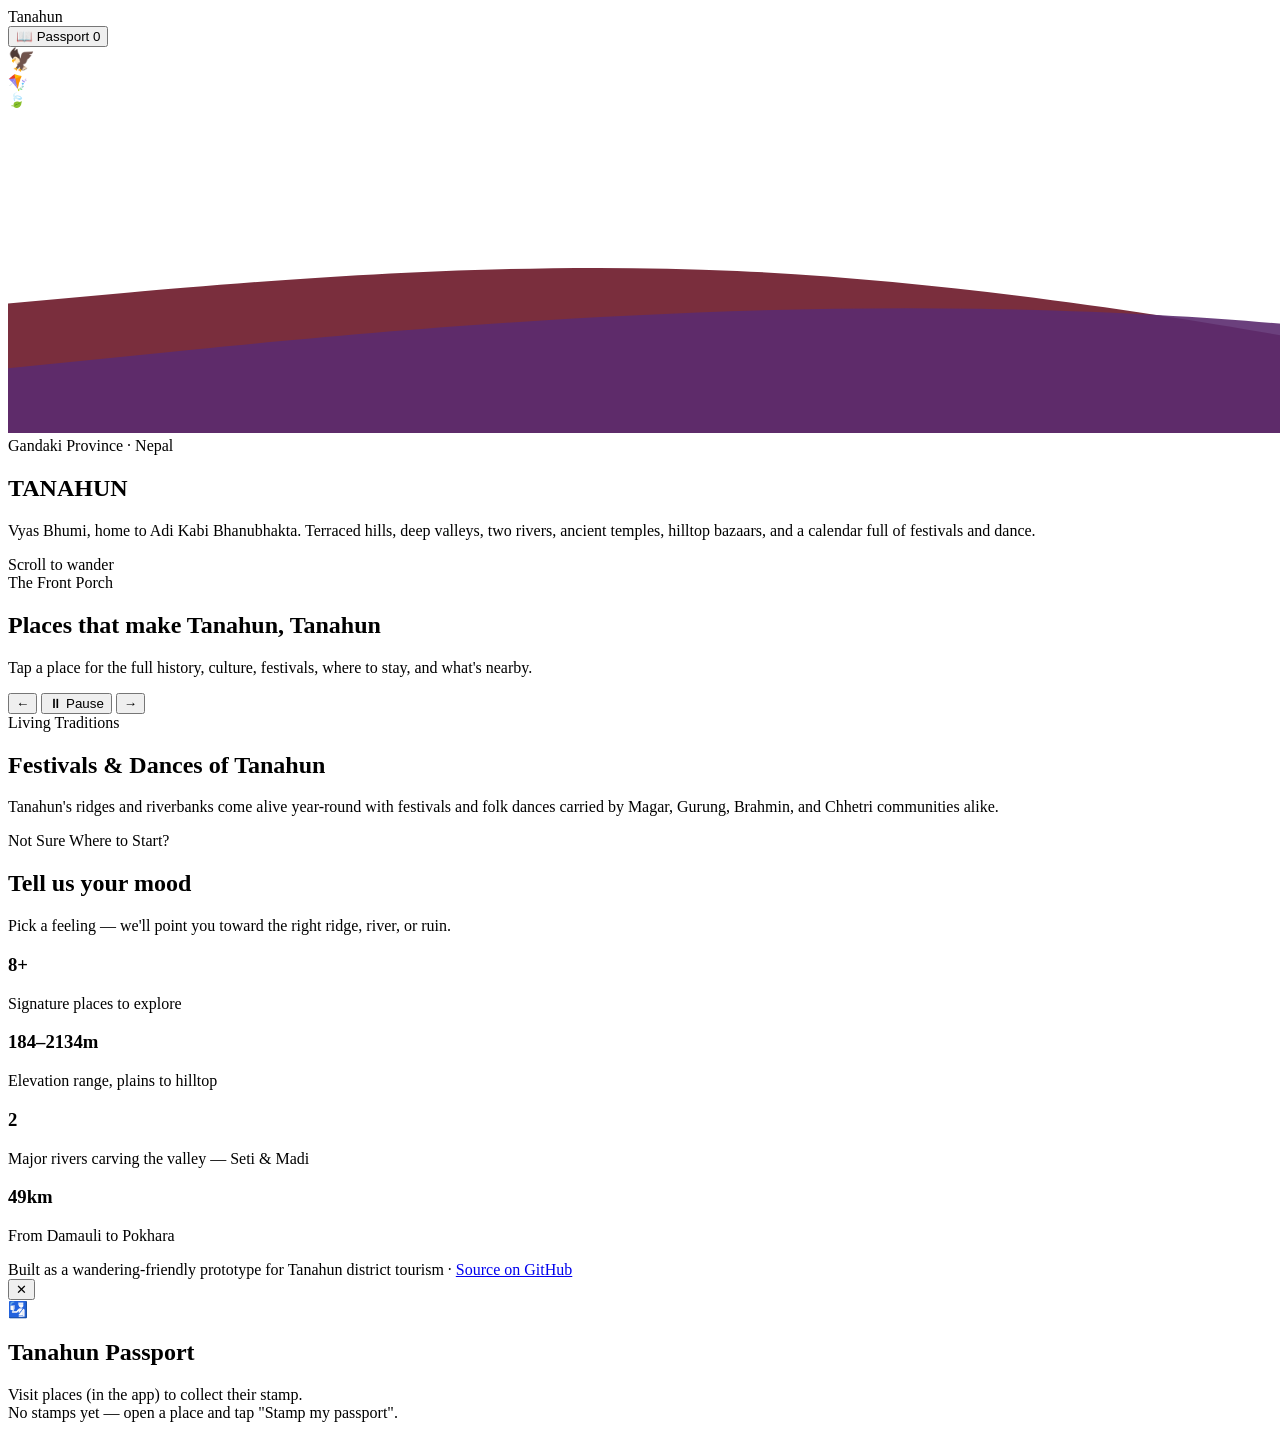
==== index.html @ 342a0618 "Refactor: Split HTML into separate files with improved accessibility, SEO, and structure" ====
<!DOCTYPE html>
<html lang="en">
<head>
  <meta charset="UTF-8">
  <meta name="viewport" content="width=device-width, initial-scale=1.0">
  <meta name="description" content="Explore Tanahun, Nepal — hilltop heritage towns, sacred river confluences, mountain views, festivals, and adventure between the Seti and Madi rivers in Gandaki Province.">
  <meta name="theme-color" content="#B3202A">
  <meta name="author" content="Tanahun Tourism">
  
  <!-- Open Graph / Social Sharing -->
  <meta property="og:type" content="website">
  <meta property="og:url" content="https://tanahun-explore.local/">
  <meta property="og:title" content="Tanahun - Wander the Hills Between the Rivers">
  <meta property="og:description" content="Discover heritage, culture, festivals, and adventure in Tanahun, Gandaki Province, Nepal.">
  <meta property="og:image" content="https://via.placeholder.com/1200x630?text=Tanahun+District">
  
  <!-- Twitter Card -->
  <meta name="twitter:card" content="summary_large_image">
  <meta name="twitter:title" content="Tanahun - Wander the Hills Between the Rivers">
  <meta name="twitter:description" content="Explore heritage sites, festivals, and natural beauty in Tanahun, Nepal.">
  <meta name="twitter:image" content="https://via.placeholder.com/1200x630?text=Tanahun+District">
  
  <!-- Favicon -->
  <link rel="icon" type="image/svg+xml" href="data:image/svg+xml,<svg xmlns='http://www.w3.org/2000/svg' viewBox='0 0 100 100'><text y='75' font-size='75' fill='%23B3202A'>🏔️</text></svg>">
  
  <!-- Preconnect to fonts -->
  <link rel="preconnect" href="https://fonts.googleapis.com">
  <link rel="preconnect" href="https://fonts.gstatic.com" crossorigin>
  <link href="https://fonts.googleapis.com/css2?family=Baloo+2:wght@500;600;700;800&family=Poppins:wght@400;500;600;700;800&family=Caveat:wght@700&display=swap" rel="stylesheet">
  
  <!-- Styles -->
  <link rel="stylesheet" href="styles.css">
  
  <title>Tanahun - Wander the Hills Between the Rivers</title>
</head>

<body>

<!-- Navigation Bar -->
<div class="topbar" id="topbar" role="navigation" aria-label="Main navigation">
  <div class="logo">
    <span aria-label="Tanahun">Tanahun</span>
  </div>
  <button class="passport-btn" id="openPassport" aria-label="Open Tanahun Passport (View visited places)">
    📖 Passport <span class="passport-count" id="passportCount" aria-live="polite">0</span>
  </button>
</div>

<!-- Hero Section -->
<section class="hero" aria-label="Hero section">
  <div class="hero-bg"></div>
  <div class="bunting" id="bunting" aria-hidden="true"></div>
  <div class="drift" style="top:18%; font-size:22px; animation-duration:10s;" aria-hidden="true">🦅</div>
  <div class="drift" style="top:30%; font-size:16px; animation-duration:15s; animation-delay:1s;" aria-hidden="true">🪁</div>
  <div class="drift" style="top:45%; font-size:14px; animation-duration:15s; animation-delay:1s;" aria-hidden="true">🍃</div>
  
  <svg class="hills" viewBox="0 0 1440 320" preserveAspectRatio="none" style="height:36vh;" aria-hidden="true">
    <path fill="#7a2e3d" d="M0,192L120,181.3C240,171,480,149,720,160C960,171,1200,213,1320,234.7L1440,256L1440,320L0,320Z"></path>
    <path fill="#5B2C6F" d="M0,256L160,240C320,224,640,192,960,197.3C1280,203,1440,235,1440,235L1440,320L0,320Z" opacity="0.9"></path>
  </svg>
  
  <div class="hero-overlay"></div>
  
  <div class="hero-content">
    <div class="eyebrow">Gandaki Province · Nepal</div>
    <h1>TANAHUN</h1>
    <p class="tagline">Vyas Bhumi, home to Adi Kabi Bhanubhakta. Terraced hills, deep valleys, two rivers, ancient temples, hilltop bazaars, and a calendar full of festivals and dance.</p>
  </div>
  
  <div class="scroll-cue" aria-label="Scroll down to explore">
    <span>Scroll to wander</span>
    <div class="line"></div>
  </div>
</section>

<!-- Places Carousel Section -->
<section class="section" id="places" aria-label="Featured Places">
  <div class="section-head">
    <div class="kicker">The Front Porch</div>
    <h2>Places that make Tanahun, Tanahun</h2>
    <p>Tap a place for the full history, culture, festivals, where to stay, and what's nearby.</p>
  </div>
  
  <div class="carousel-wrap" id="carouselWrap" role="region" aria-label="Place carousel">
    <div class="carousel-track" id="carousel" role="list"></div>
  </div>
  
  <div class="carousel-controls">
    <button id="prevBtn" aria-label="Previous place">←</button>
    <button class="play-pill" id="playPause" aria-label="Toggle carousel autoplay">⏸ Pause</button>
    <button id="nextBtn" aria-label="Next place">→</button>
  </div>
</section>

<!-- Culture & Festivals Section -->
<section class="culture-band" aria-label="Festivals and Dances">
  <div class="section-head">
    <div class="kicker">Living Traditions</div>
    <h2>Festivals &amp; Dances of Tanahun</h2>
    <p>Tanahun's ridges and riverbanks come alive year-round with festivals and folk dances carried by Magar, Gurung, Brahmin, and Chhetri communities alike.</p>
  </div>
  <div class="culture-grid" id="cultureGrid" role="list"></div>
</section>

<!-- Mood Filter Section -->
<section class="section" id="mood" aria-label="Find places by mood">
  <div class="section-head">
    <div class="kicker">Not Sure Where to Start?</div>
    <h2>Tell us your mood</h2>
    <p>Pick a feeling — we'll point you toward the right ridge, river, or ruin.</p>
  </div>
  <div class="mood-row" id="moodRow" role="group" aria-label="Mood selection"></div>
  <div id="moodResult" role="region" aria-live="polite" aria-label="Mood results"></div>
</section>

<!-- Info Strip -->
<div class="info-strip" aria-label="Tanahun statistics">
  <div class="stat">
    <h3>8+</h3>
    <p>Signature places to explore</p>
  </div>
  <div class="stat">
    <h3>184–2134m</h3>
    <p>Elevation range, plains to hilltop</p>
  </div>
  <div class="stat">
    <h3>2</h3>
    <p>Major rivers carving the valley — Seti &amp; Madi</p>
  </div>
  <div class="stat">
    <h3>49km</h3>
    <p>From Damauli to Pokhara</p>
  </div>
</div>

<!-- Footer -->
<footer>
  Built as a wandering-friendly prototype for Tanahun district tourism · 
  <a href="#" title="View on GitHub">Source on GitHub</a>
</footer>

<!-- Modal / Place Detail -->
<div class="modal-backdrop" id="modalBackdrop" role="presentation">
  <div class="modal" id="modalContent" role="dialog" aria-modal="true" aria-labelledby="modalTitle"></div>
</div>

<!-- Passport Modal -->
<div class="passport-backdrop" id="passportBackdrop" role="presentation">
  <div class="passport-book" role="dialog" aria-modal="true" aria-labelledby="passportTitle">
    <button class="modal-close" id="closePassport" aria-label="Close passport">✕</button>
    <div class="passport-title">
      <span class="mark" aria-hidden="true">🛂</span>
      <h2 id="passportTitle">Tanahun Passport</h2>
    </div>
    <div class="passport-sub" id="passportSub">Visit places (in the app) to collect their stamp.</div>
    <div class="passport-progress" aria-label="Progress">
      <div class="passport-progress-fill" id="progressFill" role="progressbar" aria-valuemin="0" aria-valuemax="100" aria-valuenow="0"></div>
    </div>
    <div class="stamp-grid" id="stampGrid" role="list"></div>
    <div class="passport-empty-note" id="passportNote">No stamps yet — open a place and tap "Stamp my passport".</div>
  </div>
</div>

<!-- Scripts -->
<script src="data.js"></script>
<script src="script.js"></script>

<!-- Structured Data (JSON-LD) -->
<script type="application/ld+json">
{
  "@context": "https://schema.org",
  "@type": "TouristDestination",
  "name": "Tanahun District",
  "description": "Explore heritage, culture, festivals, and adventure in Tanahun, Gandaki Province, Nepal.",
  "address": {
    "@type": "PostalAddress",
    "addressCountry": "NP",
    "addressRegion": "Gandaki Province",
    "addressLocality": "Tanahun"
  },
  "geo": {
    "@type": "GeoShape",
    "box": "27.97 84.27 28.25 85.04"
  },
  "url": "https://tanahun-explore.local/",
  "image": "https://via.placeholder.com/1200x630?text=Tanahun+District"
}
</script>

</body>
</html>
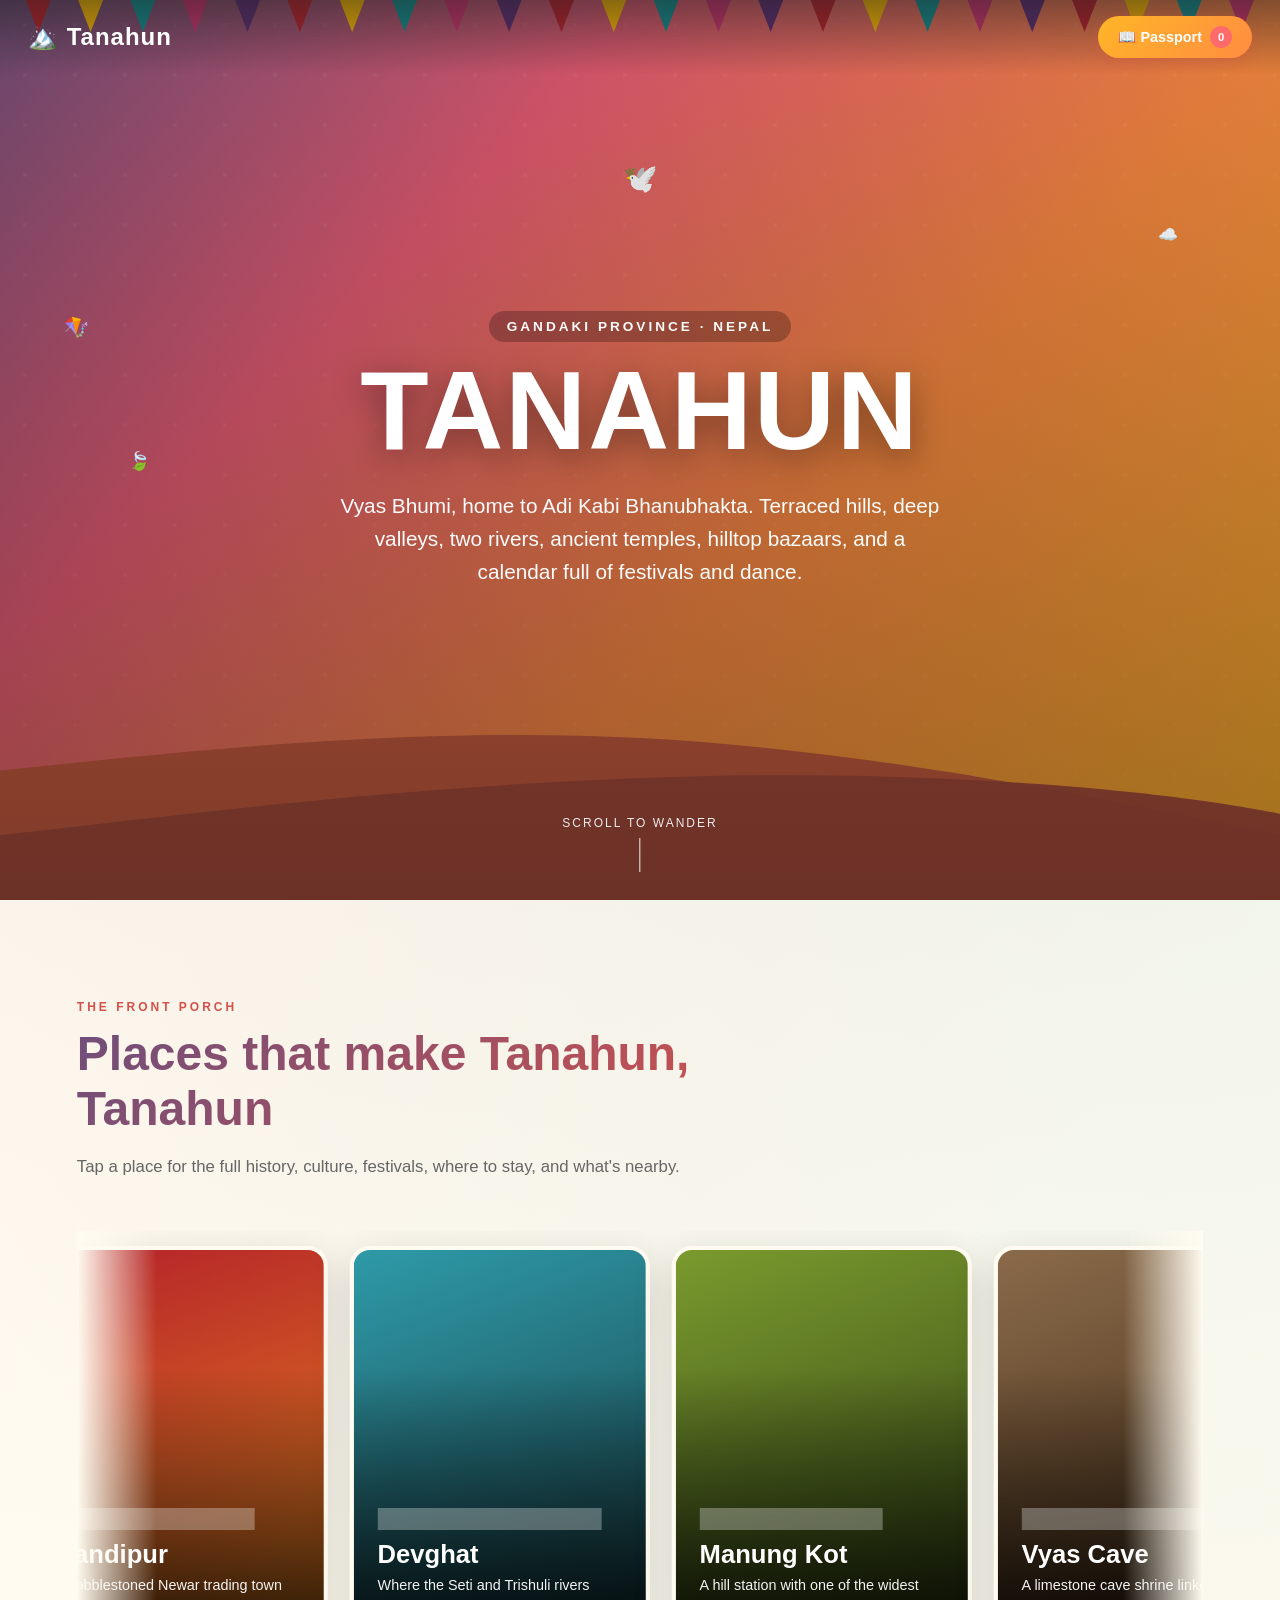
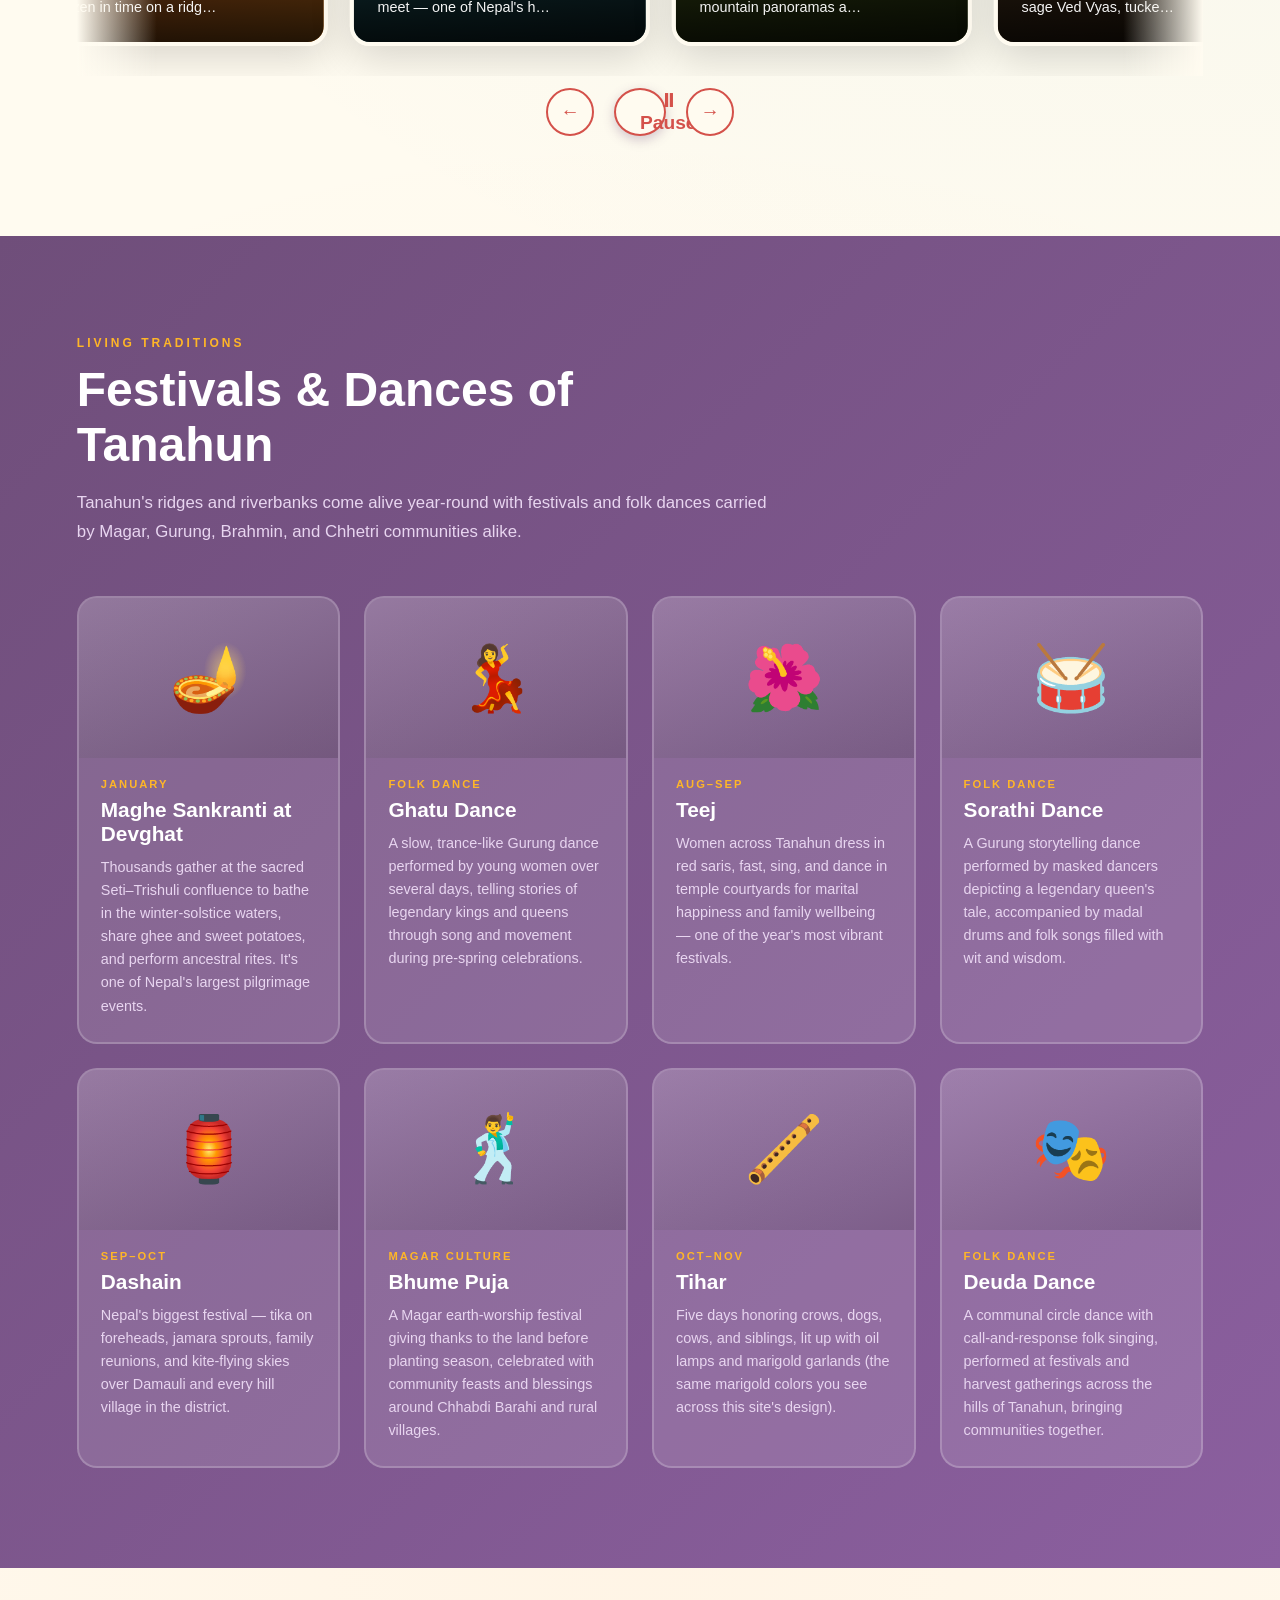
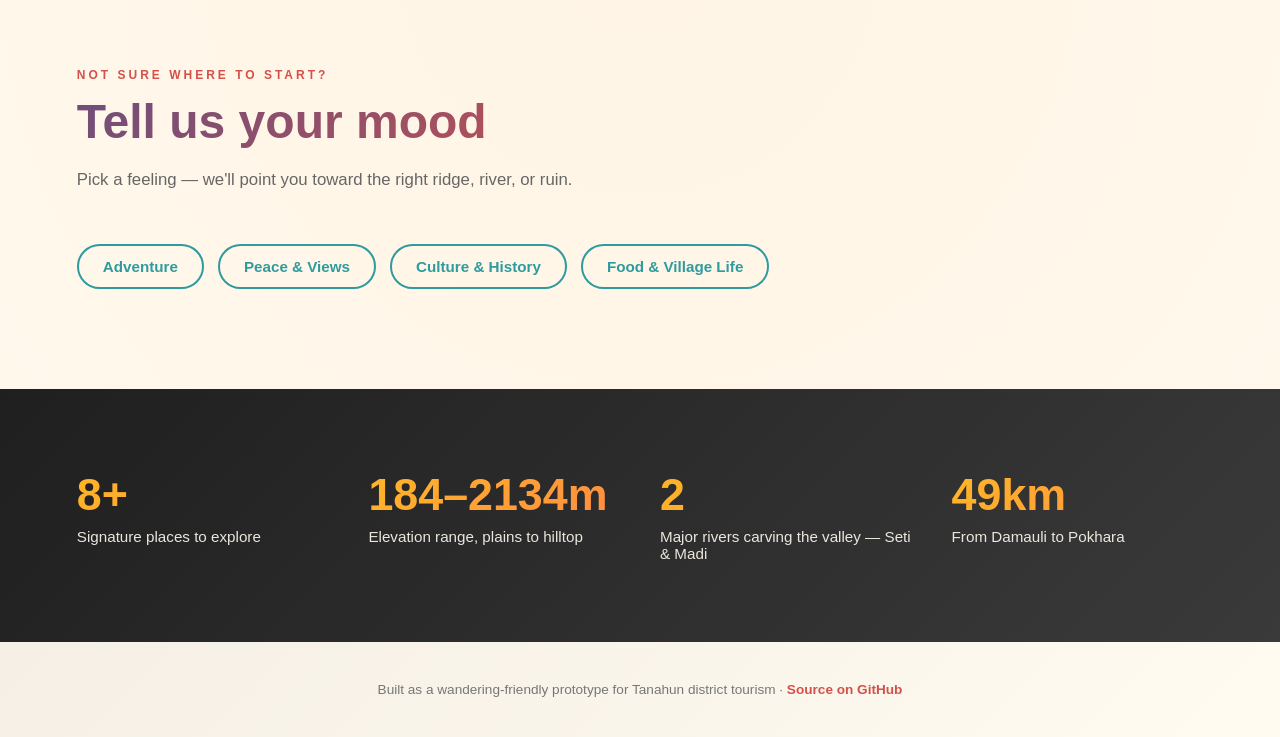
==== commit 4c901b71: "Update: Vibrant color palette, pigeon drift animation, improved images, and better overall aesthetic" ====
--- a/index.html
+++ b/index.html
@@ -4,7 +4,7 @@
   <meta charset="UTF-8">
   <meta name="viewport" content="width=device-width, initial-scale=1.0">
   <meta name="description" content="Explore Tanahun, Nepal — hilltop heritage towns, sacred river confluences, mountain views, festivals, and adventure between the Seti and Madi rivers in Gandaki Province.">
-  <meta name="theme-color" content="#B3202A">
+  <meta name="theme-color" content="#D4514A">
   <meta name="author" content="Tanahun Tourism">
   
   <!-- Open Graph / Social Sharing -->
@@ -21,7 +21,7 @@
   <meta name="twitter:image" content="https://via.placeholder.com/1200x630?text=Tanahun+District">
   
   <!-- Favicon -->
-  <link rel="icon" type="image/svg+xml" href="data:image/svg+xml,<svg xmlns='http://www.w3.org/2000/svg' viewBox='0 0 100 100'><text y='75' font-size='75' fill='%23B3202A'>🏔️</text></svg>">
+  <link rel="icon" type="image/svg+xml" href="data:image/svg+xml,<svg xmlns='http://www.w3.org/2000/svg' viewBox='0 0 100 100'><text y='75' font-size='75' fill='%23D4514A'>🏔️</text></svg>">
   
   <!-- Preconnect to fonts -->
   <link rel="preconnect" href="https://fonts.googleapis.com">
@@ -39,7 +39,7 @@
 <!-- Navigation Bar -->
 <div class="topbar" id="topbar" role="navigation" aria-label="Main navigation">
   <div class="logo">
-    <span aria-label="Tanahun">Tanahun</span>
+    <span aria-label="Tanahun">🏔️ Tanahun</span>
   </div>
   <button class="passport-btn" id="openPassport" aria-label="Open Tanahun Passport (View visited places)">
     📖 Passport <span class="passport-count" id="passportCount" aria-live="polite">0</span>
@@ -50,13 +50,16 @@
 <section class="hero" aria-label="Hero section">
   <div class="hero-bg"></div>
   <div class="bunting" id="bunting" aria-hidden="true"></div>
-  <div class="drift" style="top:18%; font-size:22px; animation-duration:10s;" aria-hidden="true">🦅</div>
-  <div class="drift" style="top:30%; font-size:16px; animation-duration:15s; animation-delay:1s;" aria-hidden="true">🪁</div>
-  <div class="drift" style="top:45%; font-size:14px; animation-duration:15s; animation-delay:1s;" aria-hidden="true">🍃</div>
+  
+  <!-- Floating elements with pigeon instead of eagle -->
+  <div class="drift" style="top:18%; font-size:28px; animation-duration:12s;">🕊️</div>
+  <div class="drift" style="top:35%; left:5%; font-size:20px; animation-duration:16s; animation-delay:2s;">🪁</div>
+  <div class="drift" style="top:50%; left:10%; font-size:18px; animation-duration:18s; animation-delay:4s;">🍃</div>
+  <div class="drift" style="top:25%; right:8%; font-size:16px; animation-duration:14s; animation-delay:1s;">☁️</div>
   
   <svg class="hills" viewBox="0 0 1440 320" preserveAspectRatio="none" style="height:36vh;" aria-hidden="true">
-    <path fill="#7a2e3d" d="M0,192L120,181.3C240,171,480,149,720,160C960,171,1200,213,1320,234.7L1440,256L1440,320L0,320Z"></path>
-    <path fill="#5B2C6F" d="M0,256L160,240C320,224,640,192,960,197.3C1280,203,1440,235,1440,235L1440,320L0,320Z" opacity="0.9"></path>
+    <path fill="#C85C3E" d="M0,192L120,181.3C240,171,480,149,720,160C960,171,1200,213,1320,234.7L1440,256L1440,320L0,320Z"></path>
+    <path fill="#A54A3A" d="M0,256L160,240C320,224,640,192,960,197.3C1280,203,1440,235,1440,235L1440,320L0,320Z" opacity="0.95"></path>
   </svg>
   
   <div class="hero-overlay"></div>
@@ -188,4 +191,4 @@
 </script>
 
 </body>
-</html>
+</html>
--- a/styles.css
+++ b/styles.css
@@ -0,0 +1,1119 @@
+:root {
+  /* Enhanced, vibrant color palette */
+  --saffron: #FF8C42;        /* Warm orange */
+  --marigold: #FFB627;       /* Bright gold */
+  --maroon: #D4514A;         /* Vibrant red */
+  --magenta: #E85D75;        /* Pink-red */
+  --teal: #2E9B9E;           /* Teal blue */
+  --purple: #6F4E7A;         /* Rich purple */
+  --cream: #FFFBF0;          /* Warm white */
+  --ink: #1F1F1F;            /* Dark charcoal */
+  --stamp: #D4514A;          /* Match maroon */
+  --coral: #FF6B6B;          /* Coral accent */
+  --sage: #6B8E7F;           /* Sage green */
+}
+
+* {
+  box-sizing: border-box;
+}
+
+html {
+  scroll-behavior: smooth;
+}
+
+body {
+  margin: 0;
+  font-family: 'Poppins', sans-serif;
+  background: var(--cream);
+  color: var(--ink);
+  overflow-x: hidden;
+}
+
+h1, h2, h3, .display {
+  font-family: 'Baloo 2', sans-serif;
+  font-weight: 700;
+}
+
+/* Bunting texture backdrop */
+body {
+  background-image:
+    radial-gradient(circle at 10% 5%, rgba(232, 93, 117, 0.08), transparent 35%),
+    radial-gradient(circle at 90% 15%, rgba(46, 155, 158, 0.08), transparent 40%),
+    radial-gradient(circle at 50% 80%, rgba(255, 140, 66, 0.06), transparent 45%);
+}
+
+/* Respect user motion preferences */
+@media (prefers-reduced-motion: reduce) {
+  * {
+    animation-duration: 0.01ms !important;
+    animation-iteration-count: 1 !important;
+    transition-duration: 0.01ms !important;
+  }
+}
+
+/* ---------- NAV ---------- */
+.topbar {
+  position: fixed;
+  top: 0;
+  left: 0;
+  right: 0;
+  z-index: 50;
+  display: flex;
+  align-items: center;
+  justify-content: space-between;
+  padding: 16px 28px;
+  background: linear-gradient(to bottom, rgba(31, 31, 31, 0.5), transparent);
+  transition: background 0.3s;
+}
+
+.topbar.solid {
+  background: var(--cream);
+  box-shadow: 0 4px 16px rgba(0, 0, 0, 0.12);
+}
+
+.logo {
+  font-weight: 800;
+  font-size: 1.5rem;
+  color: #fff;
+  letter-spacing: 1px;
+  display: flex;
+  align-items: center;
+  gap: 10px;
+}
+
+.topbar.solid .logo {
+  color: var(--maroon);
+}
+
+.passport-btn {
+  display: flex;
+  align-items: center;
+  gap: 8px;
+  background: linear-gradient(135deg, var(--marigold), var(--saffron));
+  color: #fff;
+  border: none;
+  padding: 10px 20px;
+  border-radius: 999px;
+  font-weight: 700;
+  font-size: 0.9rem;
+  cursor: pointer;
+  box-shadow: 0 4px 12px rgba(212, 81, 74, 0.3);
+  transition: transform 0.15s, box-shadow 0.2s;
+}
+
+.passport-btn:hover {
+  box-shadow: 0 6px 20px rgba(212, 81, 74, 0.4);
+}
+
+.passport-btn:active {
+  transform: translateY(2px);
+}
+
+.passport-count {
+  background: var(--coral);
+  color: #fff;
+  border-radius: 50%;
+  width: 22px;
+  height: 22px;
+  display: flex;
+  align-items: center;
+  justify-content: center;
+  font-size: 0.7rem;
+  font-weight: 700;
+}
+
+/* ---------- HERO ---------- */
+.hero {
+  position: relative;
+  height: 100vh;
+  min-height: 640px;
+  display: flex;
+  flex-direction: column;
+  align-items: center;
+  justify-content: center;
+  text-align: center;
+  color: #fff;
+  overflow: hidden;
+}
+
+.hero-bg {
+  position: absolute;
+  inset: 0;
+  z-index: 0;
+  background: linear-gradient(135deg, #6F4E7A 0%, #E85D75 30%, #FF8C42 60%, #FFB627 100%);
+}
+
+.hero-bg::after {
+  content: "";
+  position: absolute;
+  inset: 0;
+  background-image: radial-gradient(circle, rgba(255, 255, 255, 0.12) 2px, transparent 2.5px);
+  background-size: 50px 50px;
+  opacity: 0.4;
+}
+
+.bunting {
+  position: absolute;
+  top: 0;
+  left: 0;
+  width: 100%;
+  z-index: 2;
+  display: flex;
+  justify-content: space-evenly;
+}
+
+.bunting .flag {
+  width: 28px;
+  height: 36px;
+  margin-top: -4px;
+  clip-path: polygon(0 0, 100% 0, 50% 100%);
+}
+
+.hills {
+  position: absolute;
+  bottom: 0;
+  left: 0;
+  width: 100%;
+  z-index: 1;
+}
+
+.hero-overlay {
+  position: absolute;
+  inset: 0;
+  background: linear-gradient(180deg, rgba(20, 10, 10, 0.1) 0%, rgba(20, 10, 10, 0.4) 100%);
+  z-index: 1;
+}
+
+.hero-content {
+  position: relative;
+  z-index: 3;
+  padding: 0 20px;
+}
+
+.eyebrow {
+  font-size: 0.85rem;
+  letter-spacing: 3px;
+  text-transform: uppercase;
+  opacity: 0.98;
+  margin-bottom: 16px;
+  font-weight: 700;
+  background: rgba(0, 0, 0, 0.25);
+  display: inline-block;
+  padding: 8px 18px;
+  border-radius: 999px;
+  backdrop-filter: blur(4px);
+}
+
+.hero h1 {
+  font-size: clamp(3.2rem, 10vw, 7rem);
+  margin: 0;
+  line-height: 0.95;
+  font-weight: 800;
+  text-shadow: 0 8px 32px rgba(0, 0, 0, 0.4);
+  letter-spacing: 2px;
+}
+
+.hero p.tagline {
+  font-size: clamp(1rem, 2vw, 1.3rem);
+  max-width: 600px;
+  margin: 24px auto 0;
+  font-weight: 500;
+  opacity: 0.98;
+  line-height: 1.6;
+}
+
+.scroll-cue {
+  position: absolute;
+  bottom: 28px;
+  left: 50%;
+  transform: translateX(-50%);
+  z-index: 3;
+  color: #fff;
+  font-size: 0.75rem;
+  letter-spacing: 2px;
+  text-transform: uppercase;
+  display: flex;
+  flex-direction: column;
+  align-items: center;
+  gap: 8px;
+  opacity: 0.9;
+}
+
+.scroll-cue .line {
+  width: 1px;
+  height: 34px;
+  background: #fff;
+  animation: pulse 2s infinite;
+}
+
+@keyframes pulse {
+  0%, 100% { opacity: 0.3; }
+  50% { opacity: 1; }
+}
+
+.drift {
+  position: fixed;
+  z-index: 9;
+  opacity: 1;
+  animation: driftmove linear infinite;
+  will-change: transform;
+  pointer-events: none;
+}
+
+@keyframes driftmove {
+  from {
+    transform: translateX(-100px) translateY(0px);
+  }
+  to {
+    transform: translateX(calc(100vw + 100px)) translateY(30px);
+  }
+}
+
+/* ---------- SECTION HEADERS ---------- */
+.section {
+  padding: 100px 6vw;
+  max-width: 1440px;
+  margin: 0 auto;
+}
+
+@media (max-width: 768px) {
+  .section {
+    padding: 70px 6vw;
+  }
+}
+
+@media (max-width: 480px) {
+  .section {
+    padding: 50px 4vw;
+  }
+}
+
+.section-head {
+  margin-bottom: 50px;
+  max-width: 700px;
+}
+
+.section-head .kicker {
+  color: var(--maroon);
+  font-weight: 700;
+  letter-spacing: 3px;
+  text-transform: uppercase;
+  font-size: 0.75rem;
+}
+
+.section-head h2 {
+  font-size: clamp(2rem, 4vw, 3rem);
+  margin: 12px 0 16px;
+  color: var(--purple);
+  background: linear-gradient(135deg, var(--purple), var(--maroon));
+  -webkit-background-clip: text;
+  -webkit-text-fill-color: transparent;
+  background-clip: text;
+}
+
+.section-head p {
+  color: #666;
+  line-height: 1.7;
+  font-size: 1.05rem;
+}
+
+/* ---------- INFINITE CAROUSEL ---------- */
+.carousel-wrap {
+  position: relative;
+  overflow: hidden;
+  padding: 15px 0 30px;
+}
+
+.carousel-wrap::before,
+.carousel-wrap::after {
+  content: "";
+  position: absolute;
+  top: 0;
+  bottom: 0;
+  width: 80px;
+  z-index: 5;
+  pointer-events: none;
+}
+
+.carousel-wrap::before {
+  left: 0;
+  background: linear-gradient(90deg, var(--cream), transparent);
+}
+
+.carousel-wrap::after {
+  right: 0;
+  background: linear-gradient(270deg, var(--cream), transparent);
+}
+
+@media (max-width: 768px) {
+  .carousel-wrap::before,
+  .carousel-wrap::after {
+    width: 60px;
+  }
+}
+
+.carousel-track {
+  display: flex;
+  gap: 22px;
+  width: max-content;
+}
+
+.place-card {
+  flex: 0 0 300px;
+  height: 400px;
+  position: relative;
+  border-radius: 20px;
+  overflow: hidden;
+  cursor: pointer;
+  color: #fff;
+  box-shadow: 0 12px 40px rgba(0, 0, 0, 0.15);
+  transition: transform 0.3s cubic-bezier(0.2, 0.8, 0.2, 1), box-shadow 0.3s;
+  border: 4px solid var(--cream);
+}
+
+.place-card:hover {
+  transform: translateY(-12px) rotate(-0.5deg);
+  box-shadow: 0 24px 60px rgba(0, 0, 0, 0.25);
+}
+
+@media (max-width: 480px) {
+  .place-card {
+    flex: 0 0 280px;
+    height: 360px;
+  }
+}
+
+.place-img {
+  position: absolute;
+  inset: 0;
+}
+
+.place-grad {
+  position: absolute;
+  inset: 0;
+  background: linear-gradient(180deg, transparent 30%, rgba(0, 0, 0, 0.85) 100%);
+}
+
+.place-info {
+  position: absolute;
+  bottom: 0;
+  left: 0;
+  right: 0;
+  padding: 24px;
+}
+
+.place-tag {
+  display: inline-block;
+  background: rgba(255, 255, 255, 0.3);
+  backdrop-filter: blur(6px);
+  padding: 5px 12px;
+  border-radius: 999px;
+  font-size: 0.7rem;
+  letter-spacing: 1.5px;
+  text-transform: uppercase;
+  margin-bottom: 10px;
+  font-weight: 700;
+}
+
+.place-info h3 {
+  margin: 0 0 6px;
+  font-size: 1.6rem;
+}
+
+.place-info p {
+  margin: 0;
+  font-size: 0.9rem;
+  opacity: 0.95;
+  line-height: 1.5;
+}
+
+.stamped-badge {
+  position: absolute;
+  top: 14px;
+  right: 14px;
+  width: 50px;
+  height: 50px;
+  border-radius: 50%;
+  border: 3px dashed var(--stamp);
+  color: var(--stamp);
+  background: rgba(255, 255, 255, 0.95);
+  display: flex;
+  align-items: center;
+  justify-content: center;
+  font-size: 1.8rem;
+  font-weight: 700;
+  transform: rotate(-15deg);
+  opacity: 0;
+  transition: opacity 0.3s, transform 0.3s;
+  font-family: 'Caveat', cursive;
+}
+
+.stamped-badge.show {
+  opacity: 1;
+  transform: rotate(0deg);
+}
+
+.carousel-controls {
+  display: flex;
+  align-items: center;
+  justify-content: center;
+  gap: 20px;
+  margin-top: 12px;
+  flex-wrap: wrap;
+}
+
+.carousel-controls button {
+  width: 48px;
+  height: 48px;
+  border-radius: 50%;
+  border: 2.5px solid var(--maroon);
+  background: var(--cream);
+  color: var(--maroon);
+  cursor: pointer;
+  font-size: 1.2rem;
+  transition: all 0.2s;
+}
+
+.carousel-controls button:hover {
+  background: var(--maroon);
+  color: #fff;
+  transform: scale(1.1);
+}
+
+.carousel-controls button:focus {
+  outline: 2px solid var(--maroon);
+  outline-offset: 3px;
+}
+
+.play-pill {
+  border: none;
+  background: linear-gradient(135deg, var(--purple), var(--maroon));
+  color: #fff;
+  padding: 12px 24px;
+  border-radius: 999px;
+  font-weight: 600;
+  font-size: 0.85rem;
+  cursor: pointer;
+  display: flex;
+  align-items: center;
+  gap: 8px;
+  box-shadow: 0 4px 12px rgba(111, 78, 122, 0.3);
+  transition: all 0.2s;
+}
+
+.play-pill:hover {
+  box-shadow: 0 6px 20px rgba(111, 78, 122, 0.4);
+  transform: translateY(-2px);
+}
+
+.play-pill:focus {
+  outline: 2px solid var(--purple);
+  outline-offset: 2px;
+}
+
+/* ---------- CULTURE / FESTIVAL SECTION ---------- */
+.culture-band {
+  background: linear-gradient(135deg, #6F4E7A 0%, #8B5F9F 100%);
+  padding: 100px 6vw;
+}
+
+@media (max-width: 768px) {
+  .culture-band {
+    padding: 70px 6vw;
+  }
+}
+
+.culture-band .section-head h2 {
+  color: #fff;
+  background: none;
+  -webkit-text-fill-color: unset;
+}
+
+.culture-band .section-head p {
+  color: #E8D5F0;
+}
+
+.culture-band .kicker {
+  color: var(--marigold);
+}
+
+.culture-grid {
+  display: grid;
+  grid-template-columns: repeat(auto-fit, minmax(260px, 1fr));
+  gap: 24px;
+}
+
+@media (max-width: 480px) {
+  .culture-grid {
+    grid-template-columns: 1fr;
+  }
+}
+
+.culture-card {
+  background: rgba(255, 255, 255, 0.12);
+  border: 2px solid rgba(255, 255, 255, 0.2);
+  border-radius: 20px;
+  overflow: hidden;
+  color: #fff;
+  cursor: pointer;
+  transition: transform 0.3s cubic-bezier(0.2, 0.8, 0.2, 1), background 0.25s, border-color 0.25s;
+}
+
+.culture-card:hover {
+  transform: translateY(-8px);
+  background: rgba(255, 255, 255, 0.18);
+  border-color: rgba(255, 255, 255, 0.35);
+}
+
+.culture-thumb {
+  height: 160px;
+  display: flex;
+  align-items: center;
+  justify-content: center;
+  font-size: 4rem;
+  background: linear-gradient(135deg, rgba(255, 255, 255, 0.08), rgba(0, 0, 0, 0.1));
+}
+
+.culture-body {
+  padding: 20px 22px 24px;
+}
+
+.culture-body .ctag {
+  font-size: 0.7rem;
+  letter-spacing: 2px;
+  text-transform: uppercase;
+  color: #FFB627;
+  font-weight: 700;
+  margin-bottom: 8px;
+  display: block;
+}
+
+.culture-body h3 {
+  margin: 0 0 10px;
+  font-size: 1.3rem;
+}
+
+.culture-body p {
+  margin: 0;
+  font-size: 0.9rem;
+  line-height: 1.6;
+  color: #E8D5F0;
+}
+
+/* ---------- MOOD ---------- */
+.mood-row {
+  display: flex;
+  gap: 14px;
+  flex-wrap: wrap;
+  margin-top: 24px;
+}
+
+.mood-chip {
+  padding: 12px 24px;
+  border-radius: 999px;
+  border: 2.5px solid var(--teal);
+  background: transparent;
+  color: var(--teal);
+  cursor: pointer;
+  font-weight: 600;
+  font-size: 0.95rem;
+  transition: all 0.3s;
+}
+
+.mood-chip:hover {
+  background: var(--teal);
+  color: #fff;
+  transform: translateY(-2px);
+}
+
+.mood-chip.active {
+  background: var(--teal);
+  color: #fff;
+  box-shadow: 0 6px 20px rgba(46, 155, 158, 0.3);
+}
+
+.mood-chip:focus {
+  outline: 2px solid var(--teal);
+  outline-offset: 2px;
+}
+
+/* ---------- INFO STRIP ---------- */
+.info-strip {
+  background: linear-gradient(135deg, #1F1F1F 0%, #3A3A3A 100%);
+  color: var(--cream);
+  padding: 80px 6vw;
+  display: grid;
+  grid-template-columns: repeat(auto-fit, minmax(220px, 1fr));
+  gap: 40px;
+}
+
+@media (max-width: 800px) {
+  .info-strip {
+    grid-template-columns: repeat(2, 1fr);
+    gap: 30px;
+  }
+}
+
+@media (max-width: 480px) {
+  .info-strip {
+    grid-template-columns: 1fr;
+    padding: 60px 6vw;
+  }
+}
+
+.info-strip .stat h3 {
+  font-size: 2.8rem;
+  margin: 0 0 8px;
+  color: var(--marigold);
+  background: linear-gradient(135deg, var(--marigold), var(--saffron));
+  -webkit-background-clip: text;
+  -webkit-text-fill-color: transparent;
+  background-clip: text;
+}
+
+.info-strip .stat p {
+  margin: 0;
+  font-size: 0.95rem;
+  opacity: 0.9;
+}
+
+/* ---------- FOOTER ---------- */
+footer {
+  text-align: center;
+  padding: 40px;
+  color: #777;
+  font-size: 0.85rem;
+  background: linear-gradient(135deg, #F5EFE5 0%, #FFFBF0 100%);
+}
+
+footer a {
+  color: var(--maroon);
+  text-decoration: none;
+  font-weight: 600;
+  transition: opacity 0.2s;
+}
+
+footer a:hover {
+  opacity: 0.8;
+  text-decoration: underline;
+}
+
+/* ---------- MODAL / FULL DETAIL ---------- */
+.modal-backdrop {
+  position: fixed;
+  inset: 0;
+  background: rgba(0, 0, 0, 0.5);
+  z-index: 100;
+  display: none;
+  align-items: flex-start;
+  justify-content: center;
+  backdrop-filter: blur(4px);
+  overflow-y: auto;
+  padding: 40px 20px 0;
+}
+
+.modal-backdrop.open {
+  display: flex;
+}
+
+.modal {
+  background: var(--cream);
+  width: 100%;
+  max-width: 920px;
+  border-radius: 28px;
+  position: relative;
+  margin-bottom: 40px;
+  box-shadow: 0 30px 80px rgba(0, 0, 0, 0.2);
+  opacity: 0;
+  transform: translateY(40px);
+  transition: all 0.4s cubic-bezier(0.2, 0.8, 0.25, 1);
+}
+
+.modal-backdrop.open .modal {
+  opacity: 1;
+  transform: translateY(0);
+}
+
+.modal-hero {
+  height: 280px;
+  position: relative;
+  border-radius: 28px 28px 0 0;
+  overflow: hidden;
+}
+
+.modal-hero .place-grad {
+  background: linear-gradient(180deg, transparent 20%, rgba(0, 0, 0, 0.8) 100%);
+}
+
+.modal-close {
+  position: absolute;
+  top: 18px;
+  right: 18px;
+  width: 44px;
+  height: 44px;
+  border-radius: 50%;
+  background: rgba(0, 0, 0, 0.5);
+  color: #fff;
+  border: none;
+  font-size: 1.3rem;
+  cursor: pointer;
+  z-index: 3;
+  transition: background 0.2s, transform 0.2s;
+}
+
+.modal-close:hover {
+  background: rgba(0, 0, 0, 0.7);
+  transform: scale(1.1);
+}
+
+.modal-close:focus {
+  outline: 2px solid #fff;
+  outline-offset: 2px;
+}
+
+.modal-hero-info {
+  position: absolute;
+  bottom: 20px;
+  left: 30px;
+  color: #fff;
+  z-index: 2;
+}
+
+.modal-hero-info .place-tag {
+  margin-bottom: 8px;
+}
+
+.modal-hero-info h2 {
+  margin: 0;
+  font-size: 2.3rem;
+}
+
+.modal-body {
+  padding: 36px 40px 40px;
+}
+
+@media (max-width: 640px) {
+  .modal-body {
+    padding: 24px 20px 32px;
+  }
+}
+
+.detail-nav {
+  display: flex;
+  gap: 10px;
+  flex-wrap: wrap;
+  margin-bottom: 28px;
+  border-bottom: 2.5px solid #E8D5F0;
+  padding-bottom: 16px;
+}
+
+.detail-nav button {
+  border: none;
+  background: #F0E8E0;
+  color: var(--ink);
+  padding: 10px 18px;
+  border-radius: 999px;
+  font-weight: 600;
+  font-size: 0.85rem;
+  cursor: pointer;
+  transition: all 0.2s;
+}
+
+.detail-nav button:hover {
+  background: #E8D5F0;
+}
+
+.detail-nav button.active {
+  background: linear-gradient(135deg, var(--maroon), var(--coral));
+  color: #fff;
+}
+
+.detail-nav button:focus {
+  outline: 2px solid var(--maroon);
+  outline-offset: 2px;
+}
+
+.detail-panel {
+  display: none;
+  animation: fadein 0.3s;
+}
+
+.detail-panel.active {
+  display: block;
+}
+
+@keyframes fadein {
+  from { opacity: 0; }
+  to { opacity: 1; }
+}
+
+.modal-desc {
+  line-height: 1.8;
+  color: #333;
+  margin-bottom: 24px;
+  font-size: 1.05rem;
+}
+
+.info-row {
+  display: flex;
+  gap: 14px;
+  margin-bottom: 14px;
+  align-items: flex-start;
+}
+
+.info-row .ic {
+  font-size: 1.3rem;
+}
+
+.info-row .lbl {
+  font-weight: 700;
+  color: var(--maroon);
+  min-width: 120px;
+  font-size: 0.9rem;
+}
+
+.info-row .val {
+  font-size: 0.95rem;
+  color: #555;
+  line-height: 1.6;
+}
+
+.modal-grid {
+  display: grid;
+  grid-template-columns: 1fr 1fr;
+  gap: 30px;
+}
+
+@media (max-width: 640px) {
+  .modal-grid {
+    grid-template-columns: 1fr;
+  }
+}
+
+.modal-block h4 {
+  color: var(--purple);
+  margin: 0 0 16px;
+  font-size: 1.1rem;
+  display: flex;
+  align-items: center;
+  gap: 10px;
+}
+
+.mini-list {
+  list-style: none;
+  padding: 0;
+  margin: 0;
+  display: flex;
+  flex-direction: column;
+  gap: 12px;
+}
+
+.mini-list li {
+  background: #F8F4EF;
+  border: 1.5px solid #E8D5F0;
+  border-radius: 12px;
+  padding: 12px 16px;
+  font-size: 0.9rem;
+  display: flex;
+  justify-content: space-between;
+  align-items: center;
+  gap: 12px;
+  flex-wrap: wrap;
+}
+
+.mini-list .name {
+  font-weight: 600;
+  color: var(--ink);
+}
+
+.mini-list .meta {
+  color: #999;
+  font-size: 0.8rem;
+}
+
+.chip-row {
+  display: flex;
+  flex-wrap: wrap;
+  gap: 10px;
+}
+
+.chip {
+  background: linear-gradient(135deg, var(--teal), #3DBCC3);
+  color: #fff;
+  padding: 8px 16px;
+  border-radius: 999px;
+  font-size: 0.85rem;
+  font-weight: 600;
+}
+
+.chip.fest {
+  background: linear-gradient(135deg, var(--magenta), #F56B8A);
+}
+
+.stamp-cta {
+  margin-top: 32px;
+  width: 100%;
+  padding: 16px;
+  border-radius: 16px;
+  border: none;
+  cursor: pointer;
+  background: linear-gradient(135deg, var(--purple), var(--maroon));
+  color: #fff;
+  font-weight: 700;
+  font-size: 1.05rem;
+  display: flex;
+  align-items: center;
+  justify-content: center;
+  gap: 10px;
+  transition: all 0.2s;
+  box-shadow: 0 6px 20px rgba(111, 78, 122, 0.3);
+}
+
+.stamp-cta:hover {
+  box-shadow: 0 8px 28px rgba(111, 78, 122, 0.4);
+  transform: translateY(-2px);
+}
+
+.stamp-cta:active {
+  transform: scale(0.98);
+}
+
+.stamp-cta:focus {
+  outline: 2px solid var(--purple);
+  outline-offset: 2px;
+}
+
+.stamp-cta.done {
+  background: linear-gradient(135deg, var(--marigold), var(--saffron));
+  color: #fff;
+}
+
+/* ---------- PASSPORT ---------- */
+.passport-backdrop {
+  position: fixed;
+  inset: 0;
+  background: rgba(0, 0, 0, 0.5);
+  z-index: 110;
+  display: none;
+  align-items: center;
+  justify-content: center;
+  backdrop-filter: blur(4px);
+}
+
+.passport-backdrop.open {
+  display: flex;
+}
+
+.passport-book {
+  width: min(500px, 90vw);
+  max-height: 85vh;
+  overflow-y: auto;
+  background: linear-gradient(135deg, #FBF4E8 0%, #FFFBF0 100%);
+  border-radius: 20px;
+  box-shadow: 0 30px 80px rgba(0, 0, 0, 0.2);
+  position: relative;
+  padding: 36px;
+  border: 8px solid var(--maroon);
+  background-image: repeating-linear-gradient(0deg, transparent, transparent 35px, rgba(212, 81, 74, 0.04) 36px);
+}
+
+.passport-book .modal-close {
+  background: var(--maroon);
+  color: #fff;
+}
+
+.passport-title {
+  text-align: center;
+  margin-bottom: 8px;
+}
+
+.passport-title .mark {
+  font-size: 2.8rem;
+  display: block;
+  margin-bottom: 8px;
+}
+
+.passport-title h2 {
+  margin: 0;
+  color: var(--maroon);
+  font-size: 1.8rem;
+}
+
+.passport-sub {
+  text-align: center;
+  color: #888;
+  font-size: 0.9rem;
+  margin-bottom: 26px;
+}
+
+.passport-progress {
+  height: 10px;
+  background: #E8D5F0;
+  border-radius: 999px;
+  overflow: hidden;
+  margin-bottom: 32px;
+}
+
+.passport-progress-fill {
+  height: 100%;
+  background: linear-gradient(90deg, var(--maroon), var(--coral));
+  width: 0%;
+  transition: width 0.6s cubic-bezier(0.2, 0.8, 0.2, 1);
+}
+
+.stamp-grid {
+  display: grid;
+  grid-template-columns: repeat(3, 1fr);
+  gap: 18px;
+}
+
+@media (max-width: 480px) {
+  .stamp-grid {
+    grid-template-columns: repeat(2, 1fr);
+  }
+}
+
+.stamp-slot {
+  aspect-ratio: 1;
+  border-radius: 50%;
+  border: 3px dashed #D4C4B0;
+  display: flex;
+  align-items: center;
+  justify-content: center;
+  flex-direction: column;
+  text-align: center;
+  padding: 8px;
+  font-size: 0.75rem;
+  color: #B8A48A;
+  position: relative;
+  transition: all 0.3s;
+}
+
+.stamp-slot.filled {
+  border-style: solid;
+  border-color: var(--maroon);
+  color: var(--maroon);
+  transform: rotate(-8deg);
+  font-family: 'Caveat', cursive;
+  font-weight: 700;
+  font-size: 1.8rem;
+  background: linear-gradient(135deg, rgba(212, 81, 74, 0.1), rgba(232, 93, 117, 0.1));
+}
+
+.stamp-slot.filled:nth-child(2n) {
+  transform: rotate(8deg);
+}
+
+.stamp-slot .sname {
+  font-size: 0.85rem;
+  margin-top: 4px;
+  font-weight: 500;
+}
+
+.passport-empty-note {
+  text-align: center;
+  color: #999;
+  font-size: 0.9rem;
+  margin-top: 28px;
+  font-style: italic;
+}
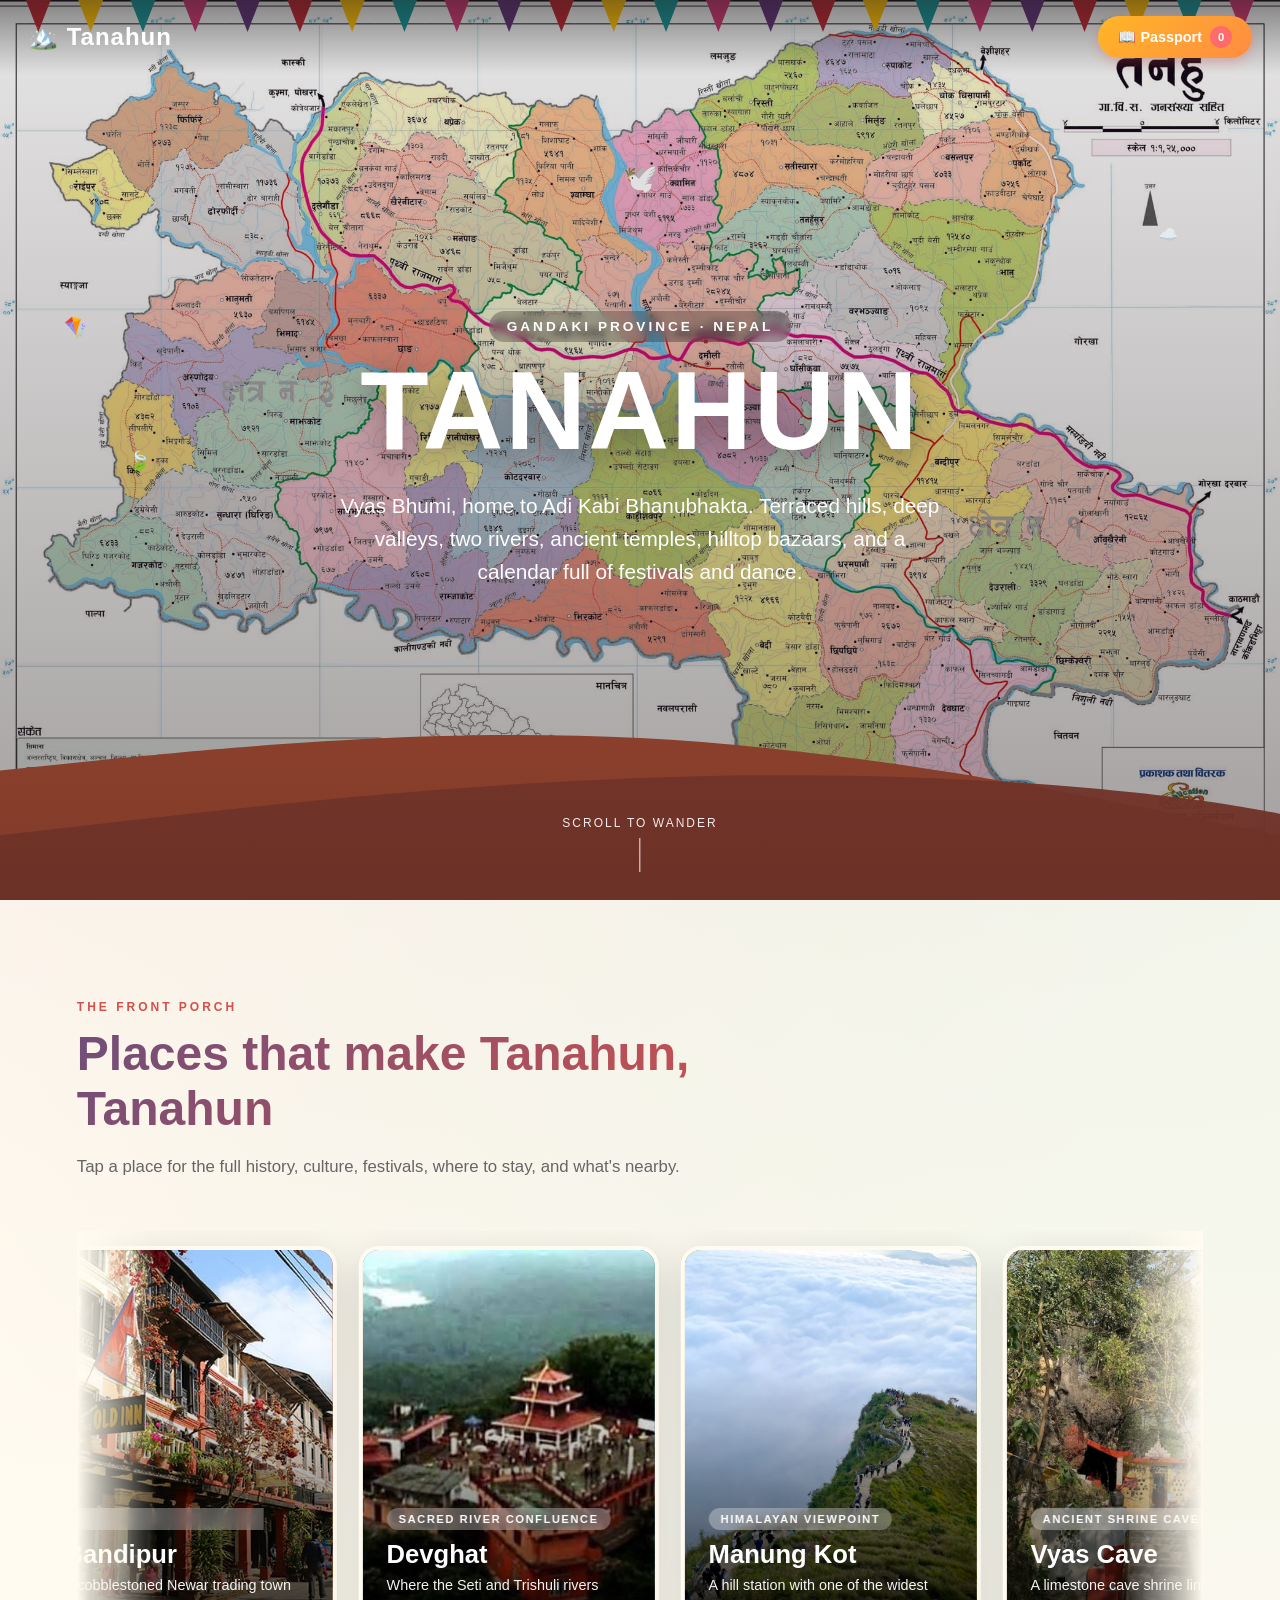
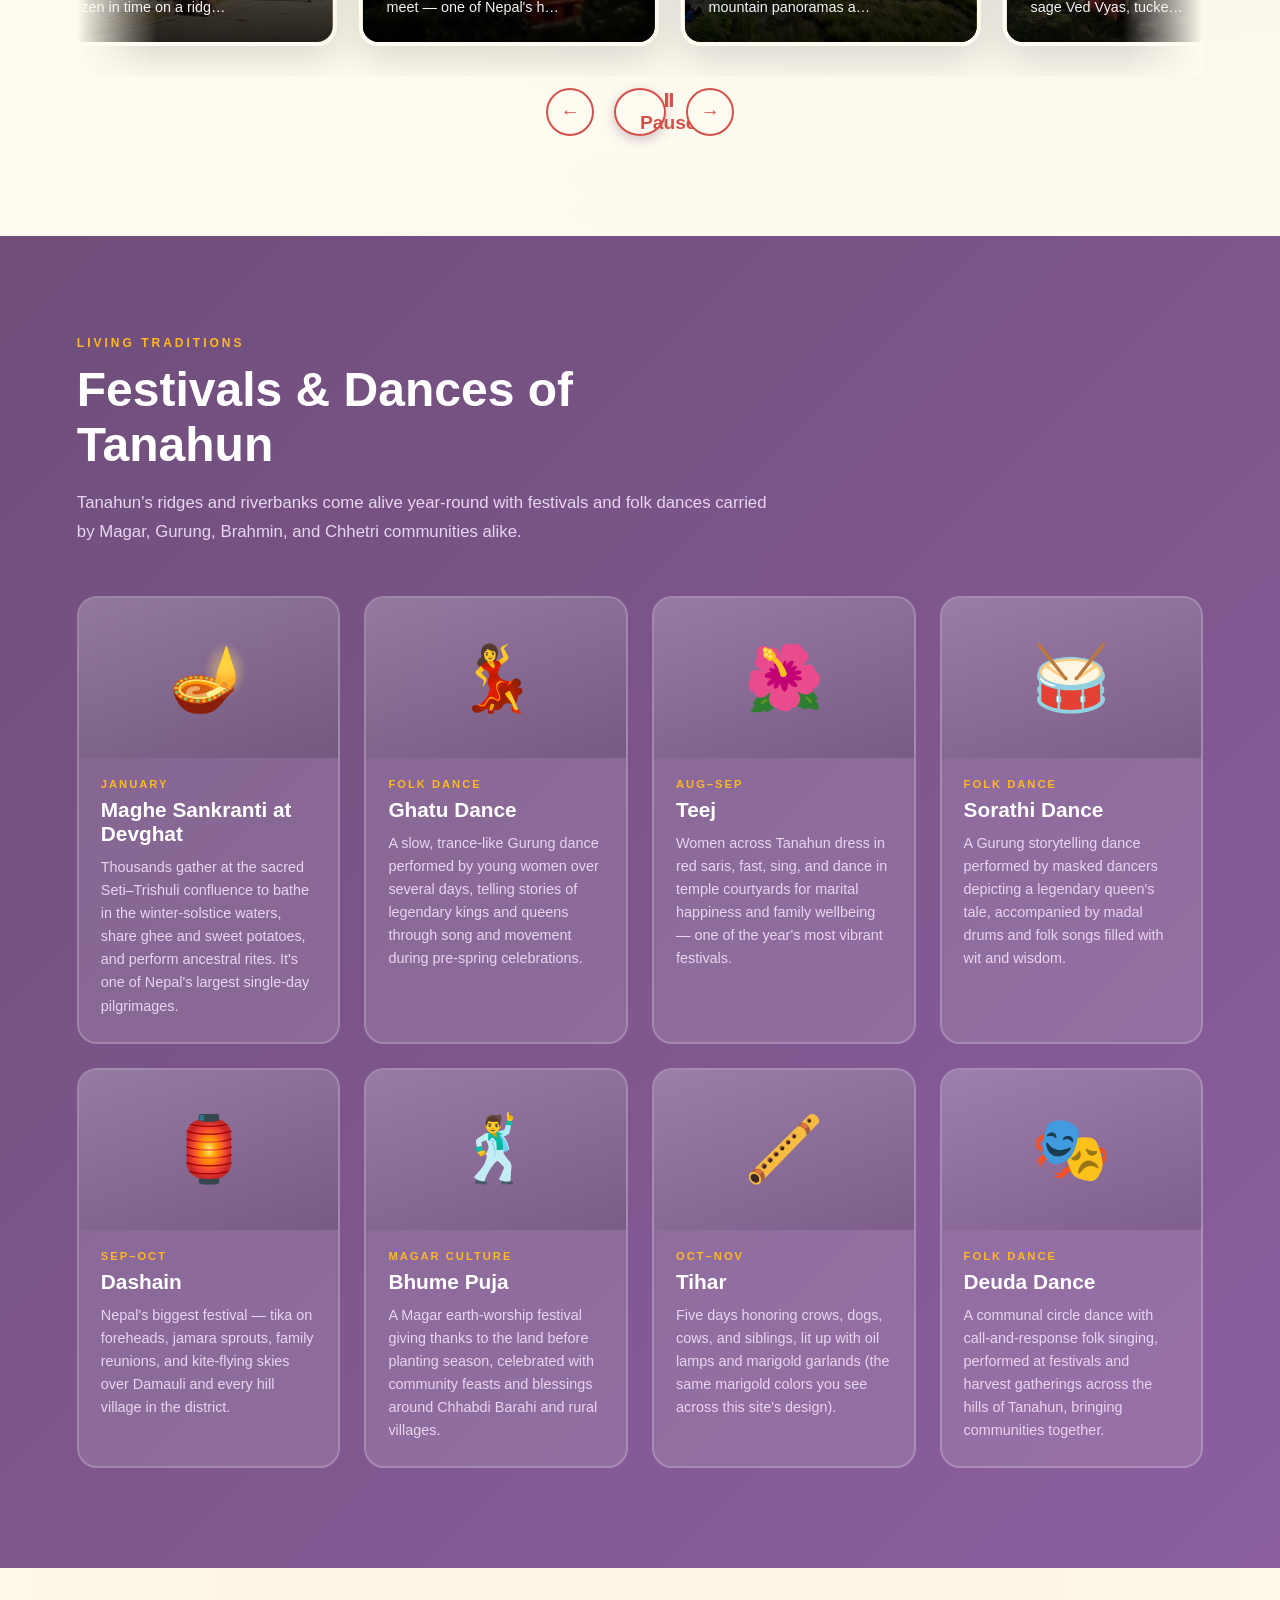
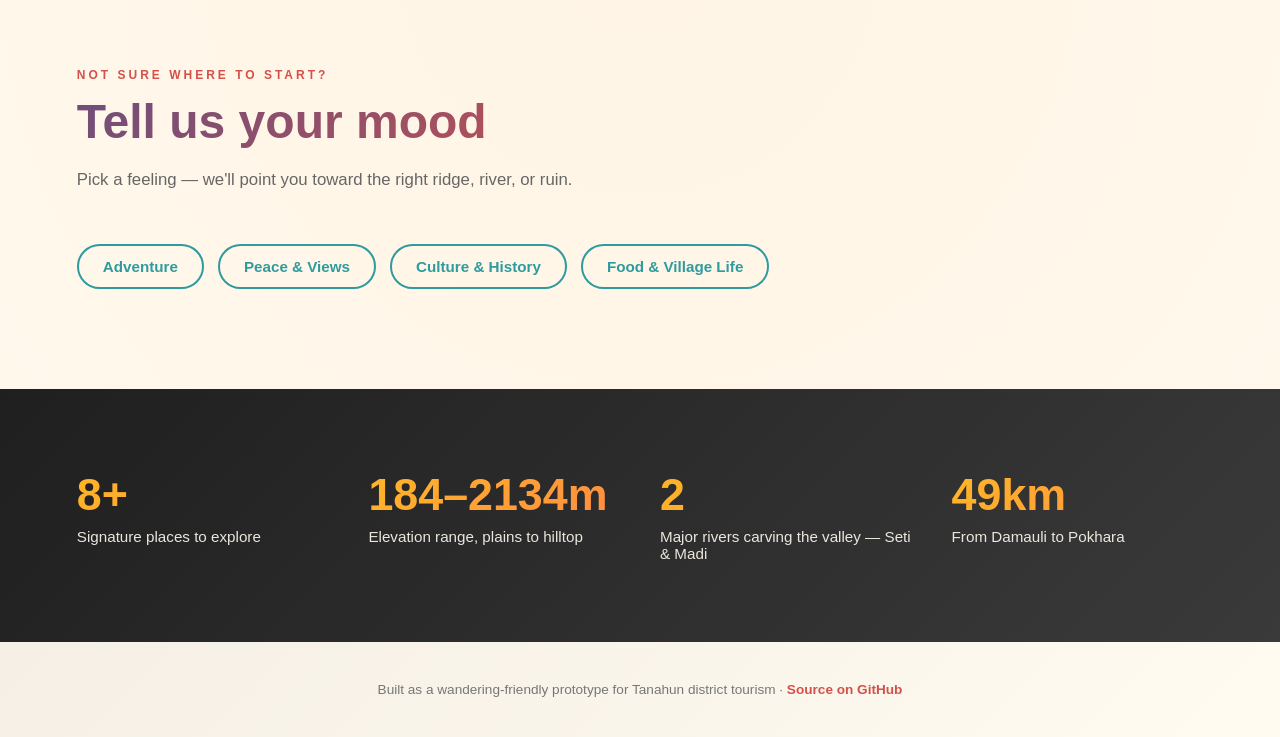
==== commit 0ae4d86a: "Set hero background to images/tanhmap.jpg" ====
--- a/index.html
+++ b/index.html
@@ -3,7 +3,7 @@
 <head>
   <meta charset="UTF-8">
   <meta name="viewport" content="width=device-width, initial-scale=1.0">
-  <meta name="description" content="Explore Tanahun, Nepal — hilltop heritage towns, sacred river confluences, mountain views, festivals, and adventure between the Seti and Madi rivers in Gandaki Province.">
+  <meta name="description" content="Explore Tanahun, Nepal — hilltop heritage towns, sacred river confluences, mountain views, festivals, and adventure between the Seti and Madi rivers in Gandaki[...]
   <meta name="theme-color" content="#D4514A">
   <meta name="author" content="Tanahun Tourism">
   
@@ -48,7 +48,7 @@
 
 <!-- Hero Section -->
 <section class="hero" aria-label="Hero section">
-  <div class="hero-bg"></div>
+  <div class="hero-bg" style="background-image: url('images/tanhmap.jpg'); background-size: cover; background-position: center; background-repeat: no-repeat;"></div>
   <div class="bunting" id="bunting" aria-hidden="true"></div>
   
   <!-- Floating elements with pigeon instead of eagle -->
@@ -191,4 +191,4 @@
 </script>
 
 </body>
-</html>+</html>
